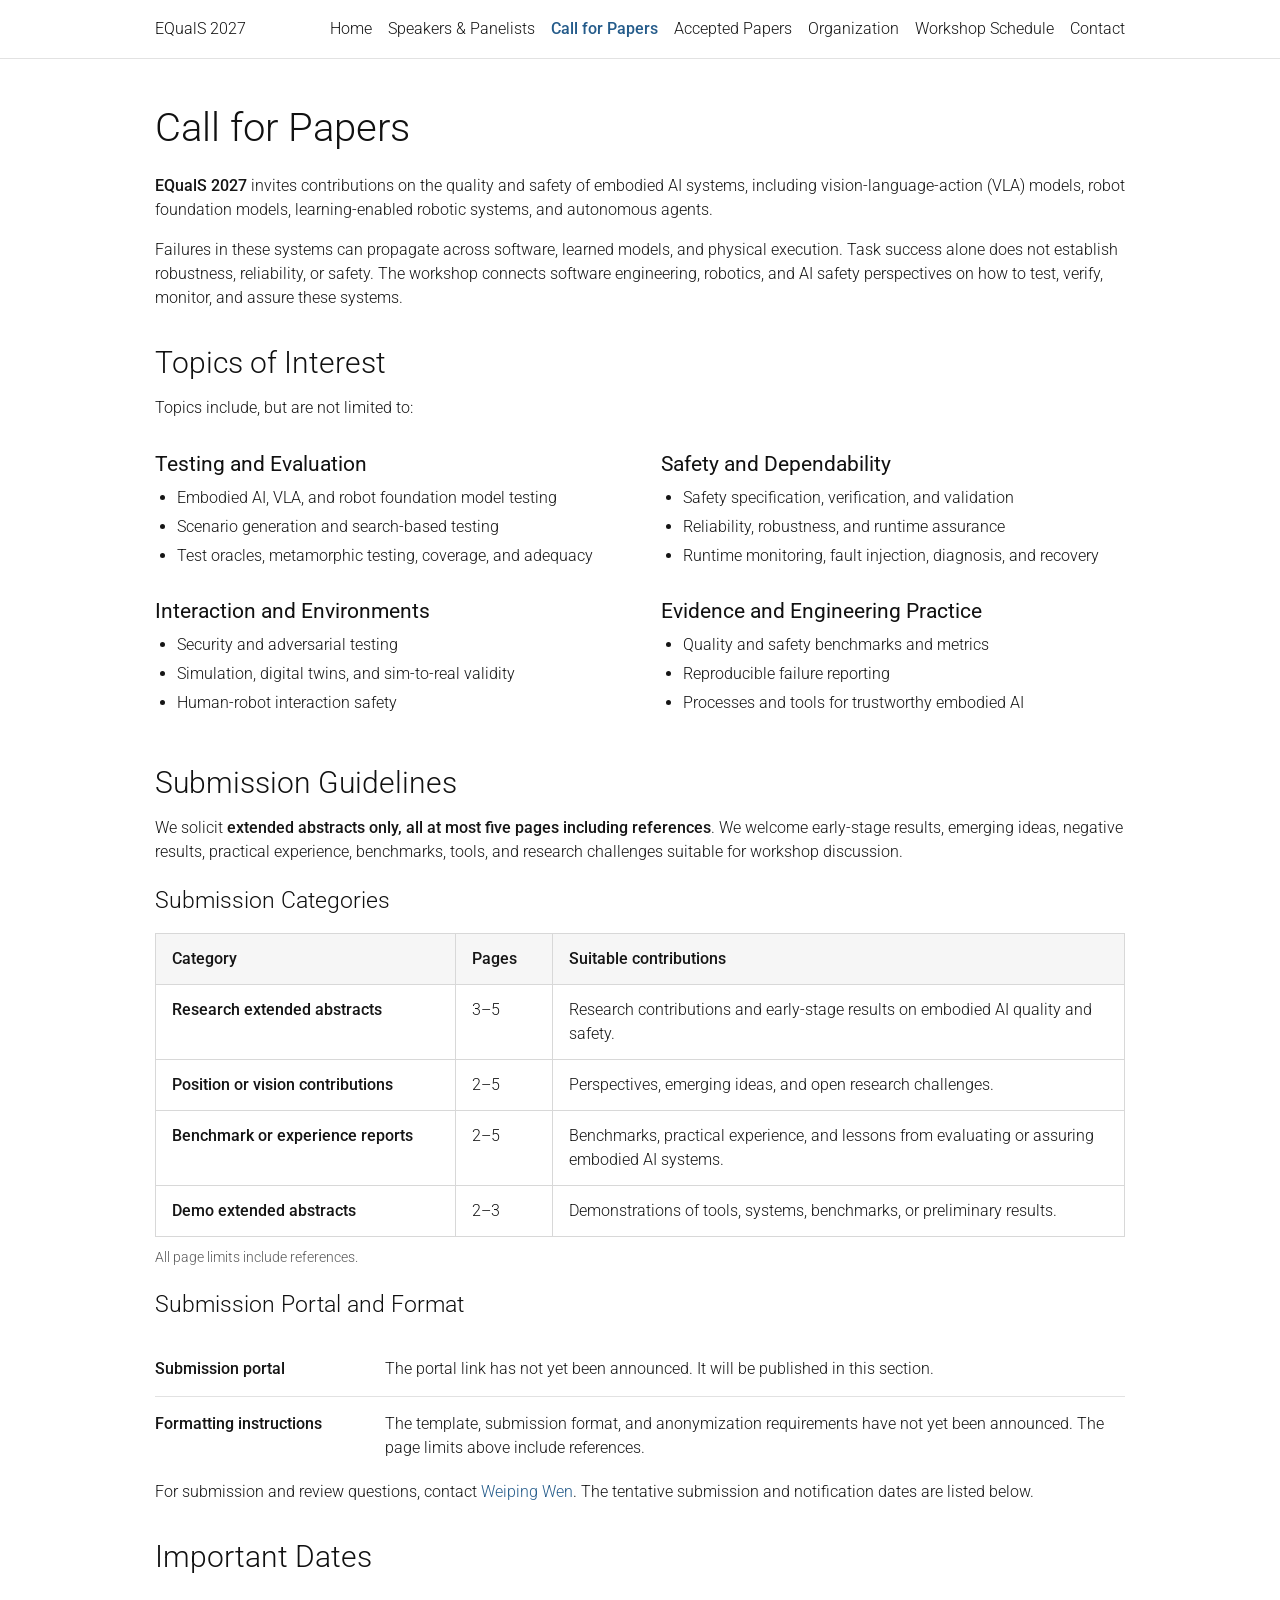
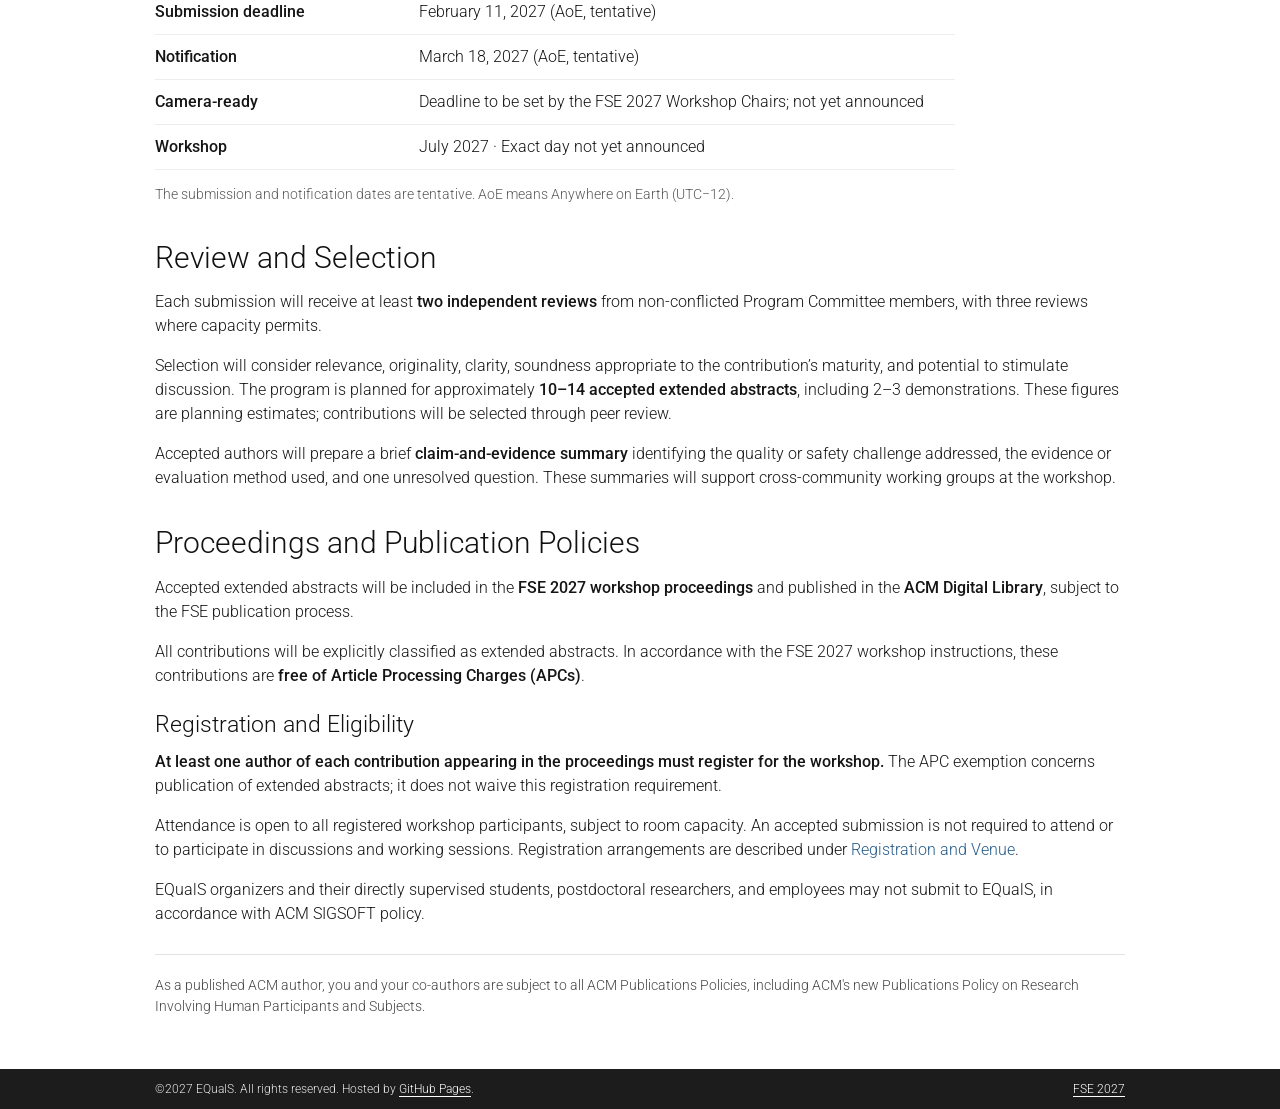
==== 2027/call-for-papers/index.html @ edf233e2 "init" ====
<!doctype html>
<html lang="en">
<head>
  <meta charset="utf-8">
  <meta name="viewport" content="width=device-width, initial-scale=1">
  <meta name="description" content="EQualS 2027 topics, extended abstract categories, tentative deadlines, review process, and ACM publication policies.">
  <title>EQualS 2027 | Call for Papers</title>
  <link rel="preload" href="../assets/fonts/roboto-latin.woff2" as="font" type="font/woff2" crossorigin>
  <link rel="stylesheet" href="../assets/css/site.css">
</head>
<body>
  <a class="skip-link" href="#main">Skip to content</a>
  <header class="navbar">
    <div class="container navbar-inner">
      <a class="brand" href="../index.html">EQualS 2027</a>
      <nav class="nav-links" aria-label="Main navigation">
        <a href="../index.html">Home</a>
        <a href="../speakers/index.html">Speakers &amp; Panelists</a>
        <a href="../call-for-papers/index.html" aria-current="page">Call for Papers</a>
        <a href="../accepted/index.html">Accepted Papers</a>
        <a href="../organization/index.html">Organization</a>
        <a href="../schedule/index.html">Workshop Schedule</a>
        <a href="../contact/index.html">Contact</a>
      </nav>
      <details class="mobile-menu">
        <summary>Menu</summary>
        <nav class="mobile-links" aria-label="Mobile navigation">
        <a href="../index.html">Home</a>
        <a href="../speakers/index.html">Speakers &amp; Panelists</a>
        <a href="../call-for-papers/index.html" aria-current="page">Call for Papers</a>
        <a href="../accepted/index.html">Accepted Papers</a>
        <a href="../organization/index.html">Organization</a>
        <a href="../schedule/index.html">Workshop Schedule</a>
        <a href="../contact/index.html">Contact</a>
        </nav>
      </details>
    </div>
  </header>
  <main class="container" id="main" tabindex="-1">
    <h1>Call for Papers</h1>
    <p><strong>EQualS 2027</strong> invites contributions on the quality and safety of embodied AI systems, including vision-language-action (VLA) models, robot foundation models, learning-enabled robotic systems, and autonomous agents.</p>
    <p>Failures in these systems can propagate across software, learned models, and physical execution. Task success alone does not establish robustness, reliability, or safety. The workshop connects software engineering, robotics, and AI safety perspectives on how to test, verify, monitor, and assure these systems.</p>
    <section class="section" id="topics" aria-labelledby="topics-title">
      <h2 id="topics-title">Topics of Interest</h2>
      <p>Topics include, but are not limited to:</p>
      <div class="topic-columns">
        <div><h3>Testing and Evaluation</h3><ul>
          <li>Embodied AI, VLA, and robot foundation model testing</li>
          <li>Scenario generation and search-based testing</li>
          <li>Test oracles, metamorphic testing, coverage, and adequacy</li>
        </ul></div>
        <div><h3>Safety and Dependability</h3><ul>
          <li>Safety specification, verification, and validation</li>
          <li>Reliability, robustness, and runtime assurance</li>
          <li>Runtime monitoring, fault injection, diagnosis, and recovery</li>
        </ul></div>
        <div><h3>Interaction and Environments</h3><ul>
          <li>Security and adversarial testing</li>
          <li>Simulation, digital twins, and sim-to-real validity</li>
          <li>Human-robot interaction safety</li>
        </ul></div>
        <div><h3>Evidence and Engineering Practice</h3><ul>
          <li>Quality and safety benchmarks and metrics</li>
          <li>Reproducible failure reporting</li>
          <li>Processes and tools for trustworthy embodied AI</li>
        </ul></div>
      </div>
    </section>
    <section class="section" id="submission" aria-labelledby="submission-title">
      <h2 id="submission-title">Submission Guidelines</h2>
      <p>We solicit <strong>extended abstracts only, all at most five pages including references</strong>. We welcome early-stage results, emerging ideas, negative results, practical experience, benchmarks, tools, and research challenges suitable for workshop discussion.</p>
      <h3>Submission Categories</h3>
      <table class="content-table submission-table">
        <caption>All page limits include references.</caption>
        <thead><tr><th scope="col">Category</th><th scope="col">Pages</th><th scope="col">Suitable contributions</th></tr></thead>
        <tbody>
          <tr><th scope="row">Research extended abstracts</th><td>3–5</td><td>Research contributions and early-stage results on embodied AI quality and safety.</td></tr>
          <tr><th scope="row">Position or vision contributions</th><td>2–5</td><td>Perspectives, emerging ideas, and open research challenges.</td></tr>
          <tr><th scope="row">Benchmark or experience reports</th><td>2–5</td><td>Benchmarks, practical experience, and lessons from evaluating or assuring embodied AI systems.</td></tr>
          <tr><th scope="row">Demo extended abstracts</th><td>2–3</td><td>Demonstrations of tools, systems, benchmarks, or preliminary results.</td></tr>
        </tbody>
      </table>
      <h3 id="submission-access">Submission Portal and Format</h3>
      <dl class="author-information submission-access">
        <div><dt>Submission portal</dt><dd>The portal link has not yet been announced. It will be published in this section.</dd></div>
        <div><dt>Formatting instructions</dt><dd>The template, submission format, and anonymization requirements have not yet been announced. The page limits above include references.</dd></div>
      </dl>
      <p>For submission and review questions, contact <a href="mailto:weipingwen@pku.edu.cn">Weiping Wen</a>. The tentative submission and notification dates are listed below.</p>
    </section>
    <section class="section" id="dates" aria-labelledby="dates-title">
      <h2 id="dates-title">Important Dates</h2>
      <table class="date-table" aria-label="Tentative workshop dates">
        <tbody>
          <tr><th scope="row">Submission deadline</th><td><time datetime="2027-02-11">February 11, 2027</time> (AoE, tentative)</td></tr>
          <tr><th scope="row">Notification</th><td><time datetime="2027-03-18">March 18, 2027</time> (AoE, tentative)</td></tr>
          <tr><th scope="row">Camera-ready</th><td>Deadline to be set by the FSE 2027 Workshop Chairs; not yet announced</td></tr>
          <tr><th scope="row">Workshop</th><td>July 2027 · Exact day not yet announced</td></tr>
        </tbody>
      </table>
      <p class="note">The submission and notification dates are tentative. AoE means Anywhere on Earth (UTC−12).</p>
    </section>
    <section class="section" id="review" aria-labelledby="review-title">
      <h2 id="review-title">Review and Selection</h2>
      <p>Each submission will receive at least <strong>two independent reviews</strong> from non-conflicted Program Committee members, with three reviews where capacity permits.</p>
      <p>Selection will consider relevance, originality, clarity, soundness appropriate to the contribution’s maturity, and potential to stimulate discussion. The program is planned for approximately <strong>10–14 accepted extended abstracts</strong>, including 2–3 demonstrations. These figures are planning estimates; contributions will be selected through peer review.</p>
      <p>Accepted authors will prepare a brief <strong>claim-and-evidence summary</strong> identifying the quality or safety challenge addressed, the evidence or evaluation method used, and one unresolved question. These summaries will support cross-community working groups at the workshop.</p>
    </section>
    <section class="section" id="publication" aria-labelledby="publication-title">
      <h2 id="publication-title">Proceedings and Publication Policies</h2>
      <p>Accepted extended abstracts will be included in the <strong>FSE 2027 workshop proceedings</strong> and published in the <strong>ACM Digital Library</strong>, subject to the FSE publication process.</p>
      <p>All contributions will be explicitly classified as extended abstracts. In accordance with the FSE 2027 workshop instructions, these contributions are <strong>free of Article Processing Charges (APCs)</strong>.</p>
      <h3>Registration and Eligibility</h3>
      <p><strong>At least one author of each contribution appearing in the proceedings must register for the workshop.</strong> The APC exemption concerns publication of extended abstracts; it does not waive this registration requirement.</p>
      <p>Attendance is open to all registered workshop participants, subject to room capacity. An accepted submission is not required to attend or to participate in discussions and working sessions. Registration arrangements are described under <a href="../schedule/index.html#registration">Registration and Venue</a>.</p>
      <p>EQualS organizers and their directly supervised students, postdoctoral researchers, and employees may not submit to EQualS, in accordance with ACM SIGSOFT policy.</p>
      <p class="policy-note">As a published ACM author, you and your co-authors are subject to all ACM Publications Policies, including ACM's new Publications Policy on Research Involving Human Participants and Subjects.</p>
    </section>
  </main>
  <footer class="site-footer">
    <div class="container footer-inner">
      <p>
        ©2027 EQualS. All rights reserved.
        Hosted by <a href="https://pages.github.com/">GitHub Pages</a>.
      </p>
      <p><a href="https://conf.researchr.org/home/fse-2027" target="_blank" rel="noopener noreferrer">FSE 2027</a> </p>
    </div>
  </footer>
</body>
</html>
---- 2027/assets/css/site.css ----
@font-face {
  font-family: "Roboto";
  font-style: normal;
  font-weight: 300 700;
  font-display: swap;
  src: url("../fonts/roboto-latin.woff2") format("woff2");
}

:root {
  color-scheme: light;
  --text: #151515;
  --muted: #595959;
  --link: #245b8a;
  --line: #e2e2e2;
}

* { box-sizing: border-box; }
html { scroll-padding-top: 80px; }
body {
  display: flex;
  flex-direction: column;
  min-height: 100vh;
  min-height: 100svh;
  margin: 0;
  padding-top: 56px;
  background: #fff;
  color: var(--text);
  font: 300 16px/1.5 "Roboto", Arial, sans-serif;
}
a { color: var(--link); text-decoration: none; text-underline-offset: 3px; }
a:hover { text-decoration: underline; }
a:focus-visible, summary:focus-visible { outline: 2px solid var(--link); outline-offset: 4px; }
strong { font-weight: 500; }
p { margin: 0 0 16px; }
h1, h2, h3 { color: #111; font-weight: 300; }
h1 { margin: 0 0 22px; font-size: 40px; line-height: 1.2; }
h2 { margin: 0 0 14px; font-size: 30px; line-height: 1.25; }
h3 { margin: 22px 0 10px; font-size: 23px; line-height: 1.3; }
ul, ol { margin: 12px 0 20px; padding-left: 27px; }
li { margin: 5px 0; }
img { max-width: 100%; }
.container { width: 100%; max-width: 1000px; margin: 0 auto; padding: 0 15px; }
.skip-link { position: fixed; top: 8px; left: 12px; z-index: 30; padding: 8px 14px; background: #fff; transform: translateY(-150%); }
.skip-link:focus { transform: none; }
.navbar { position: fixed; inset: 0 0 auto; z-index: 20; background: #fff; border-bottom: 1px solid var(--line); }
.navbar-inner { display: flex; min-height: 56px; align-items: center; justify-content: space-between; gap: 26px; }
.brand { color: #111; font-size: 16px; white-space: nowrap; }
.brand:hover { text-decoration: none; }
.nav-links { display: flex; gap: 16px; align-items: center; }
.nav-links a { display: inline-block; padding: 17px 0; color: #151515; white-space: nowrap; }
.nav-links a:hover { color: var(--link); text-decoration: none; }
.nav-links a[aria-current="page"], .mobile-links a[aria-current="page"] { color: var(--link); font-weight: 500; }
.mobile-menu { display: none; position: relative; }
.mobile-menu summary { padding: 9px 0 9px 12px; cursor: pointer; }
.mobile-links { position: absolute; right: 0; top: 43px; display: grid; width: 240px; max-width: calc(100vw - 40px); padding: 10px 18px; border: 1px solid var(--line); background: #fff; }
.mobile-links a { padding: 9px 0; color: #151515; }
main.container { flex: 1 0 auto; padding-top: 48px; padding-bottom: 52px; }
.home-title { margin-bottom: 32px; }
.city-banner { display: block; width: 100%; height: 300px; object-fit: cover; object-position: center 56%; }
.welcome { padding-top: 36px; }
.section { margin-top: 34px; }
.section.divided { border-top: 1px solid var(--line); padding-top: 25px; }
.section > :last-child { margin-bottom: 0; }
.event-details { display: flex; flex-wrap: wrap; column-gap: 27px; row-gap: 5px; margin: 20px 0 6px; }
.event-information { margin: 0 0 24px; }
.event-information > div { display: grid; grid-template-columns: 150px minmax(0, 1fr); gap: 15px; margin-bottom: 8px; }
.event-information dt { font-weight: 500; }
.event-information dd { margin: 0; }
.muted, .note { color: var(--muted); }
.note { font-size: 14px; }
.page-contents { display: flex; flex-wrap: wrap; gap: 5px 20px; padding: 12px 0; margin: 24px 0 28px; border-block: 1px solid var(--line); font-size: 15px; }
.status-note { border-left: 3px solid #b8c5d1; padding: 9px 0 9px 17px; margin: 22px 0 28px; }
.status-note p { margin: 0; }
.date-table { width: 100%; max-width: 800px; border-collapse: collapse; margin: 12px 0 14px; }
.date-table th, .date-table td { padding: 10px 16px 10px 0; border-bottom: 1px solid #ededed; text-align: left; vertical-align: top; }
.date-table th { width: 33%; font-weight: 500; }
.date-table td:last-child { padding-right: 0; }
.submission-types { margin: 0; }
.submission-types dt { margin-top: 18px; font-weight: 500; }
.submission-types dd { margin: 3px 0 0; }
.policy-note { padding-top: 20px; margin: 28px 0 0; border-top: 1px solid var(--line); font-size: 14px; color: #454545; }
.person-grid { display: flex; flex-wrap: wrap; justify-content: center; gap: 34px 32px; margin: 28px 0 24px; }
.person-summary { flex: 0 1 270px; min-width: 0; text-align: center; }
.portrait { display: block; width: 112px; height: 112px; border-radius: 50%; object-fit: cover; object-position: center top; }
.portrait[data-portrait="tao-li"] { object-position: center 28%; }
.person-summary .portrait { margin: 0 auto 11px; }
.person-summary h3 { font-size: 16px; font-weight: 500; margin: 0 0 3px; }
.person-summary .affiliation { font-size: 15px; line-height: 1.4; margin: 0 0 5px; }
.email { overflow-wrap: anywhere; }
.person-summary .email { font-size: 14px; }
.profile { display: grid; grid-template-columns: 128px minmax(0, 1fr); gap: 0 24px; margin-top: 27px; padding-bottom: 27px; border-bottom: 1px solid var(--line); }
.profile:last-child { padding-bottom: 0; border-bottom: 0; }
.profile h3 { margin: 0 0 5px; font-size: 23px; }
.profile .affiliation { margin-bottom: 7px; }
.profile .role { margin: 10px 0; font-size: 15px; }
.profile .bio { margin: 10px 0 0; }
.committee { columns: 2; column-gap: 40px; list-style: none; margin: 18px 0 0; padding: 0; }
.committee li { break-inside: avoid; margin: 0 0 14px; font-size: 15px; }
.committee strong { display: block; }
.committee span { color: #484848; }
.contact-list { list-style: none; padding: 0; margin: 24px 0 0; }
.contact-list li { display: grid; grid-template-columns: 96px minmax(0, 1fr); gap: 24px; margin: 0; padding: 25px 0; border-bottom: 1px solid var(--line); }
.contact-list li:first-child { padding-top: 8px; }
.contact-list li:last-child { border-bottom: 0; padding-bottom: 0; }
.contact-list .portrait { width: 96px; height: 96px; }
.contact-list h2 { font-size: 21px; font-weight: 400; margin-bottom: 5px; }
.contact-list h2 a { color: inherit; }
.contact-list p { margin: 0 0 4px; }
.contact-list .responsibility { color: #555; font-size: 15px; }
.program-list { margin: 0; }
.program-list dt { font-weight: 500; margin-top: 21px; }
.program-list dd { margin: 5px 0 0; }
.section-label { margin: 0 0 5px; color: var(--muted); font-size: 14px; }
.talk-theme { margin: 0 0 16px; font-size: 25px; }
.system-figure { margin: 27px 0 22px; padding: 24px 0 0; border-top: 1px solid var(--line); }
.system-loop { display: grid; grid-template-columns: repeat(4, minmax(0, 1fr)); gap: 24px; margin: 0; padding: 0; list-style: none; }
.system-loop li { position: relative; margin: 0; padding: 15px 10px; border: 1px solid #d3d7db; text-align: center; }
.system-loop li + li::before { content: "→"; position: absolute; top: 24px; left: -23px; width: 22px; color: #656565; }
.system-loop strong, .system-loop span { display: block; }
.system-loop span { margin-top: 3px; color: var(--muted); font-size: 14px; }
.loop-feedback { margin: 14px 0; padding: 0 12px 9px; border-bottom: 1px solid #b8c5d1; color: #4c5862; text-align: center; font-size: 14px; }
.loop-feedback span { padding-inline: 8px; }
figcaption { margin-top: 12px; color: var(--muted); font-size: 14px; line-height: 1.5; }
.panel-question { margin: 22px 0; padding: 2px 0 2px 22px; border-left: 3px solid #a7b7c5; font-size: 25px; font-weight: 300; line-height: 1.4; }
.discussion-topics { display: grid; grid-template-columns: repeat(3, minmax(0, 1fr)); gap: 28px; margin: 23px 0 19px; }
.discussion-topics h3 { margin: 0 0 9px; font-size: 19px; font-weight: 400; }
.discussion-topics p { margin: 0; font-size: 15px; }
.host-profile { display: grid; grid-template-columns: 120px minmax(0, 1fr); gap: 24px; margin-top: 29px; padding-bottom: 28px; border-bottom: 1px solid var(--line); }
.host-profile:last-of-type { margin-bottom: 22px; }
.host-profile .portrait { width: 120px; height: 120px; }
.portrait-link { display: block; width: fit-content; height: fit-content; border-radius: 50%; }
.host-profile h3 { margin: 0 0 4px; font-size: 19px; font-weight: 500; }
.host-profile h3 a { color: inherit; }
.host-profile .affiliation { margin-bottom: 10px; font-style: italic; }
.host-profile p { margin-bottom: 9px; }
.host-profile p:last-child { margin: 0; }
.host-role { font-size: 15px; color: #484848; }
.people-directory { display: flex; flex-wrap: wrap; gap: 5px 20px; margin: 18px 0 28px; font-size: 15px; }
.workshop-goals { display: grid; grid-template-columns: repeat(2, minmax(0, 1fr)); gap: 20px 44px; margin: 22px 0; }
.workshop-goals li { margin: 0; padding-left: 2px; }
.workshop-goals strong, .workshop-goals span { display: block; }
.workshop-goals strong { margin-bottom: 3px; }
.topic-columns { display: grid; grid-template-columns: repeat(2, minmax(0, 1fr)); column-gap: 42px; }
.topic-columns h3 { margin: 15px 0 8px; font-size: 21px; font-weight: 400; }
.topic-columns ul { margin: 0 0 15px; padding-left: 22px; }
.content-table { width: 100%; border-collapse: collapse; margin: 18px 0; }
.content-table th, .content-table td { padding: 13px 16px; border: 1px solid #d8d8d8; text-align: left; vertical-align: top; overflow-wrap: break-word; }
.content-table th { font-weight: 500; }
.content-table thead { background: #f6f6f6; }
.content-table caption { caption-side: bottom; padding-top: 10px; color: var(--muted); font-size: 14px; text-align: left; }
.submission-table th:first-child { width: 31%; }
.submission-table th:nth-child(2) { width: 10%; }
.submission-table td:nth-child(2), .program-table td:last-child { white-space: nowrap; }
.program-table th:first-child { width: 25%; }
.program-table th:last-child { width: 10%; }
.preparation-list { margin: 22px 0; }
.preparation-list li { padding-left: 3px; margin-bottom: 14px; }
.preparation-list strong, .preparation-list span { display: block; }
.preparation-list span { margin-top: 3px; }
.agenda-fields { display: grid; grid-template-columns: repeat(3, minmax(0, 1fr)); gap: 22px 30px; margin: 24px 0; }
.agenda-fields > div { border-top: 1px solid #c8c8c8; padding-top: 12px; }
.agenda-fields dt { font-weight: 500; margin-bottom: 6px; }
.agenda-fields dd { margin: 0; font-size: 15px; }
.author-information { margin: 22px 0 20px; }
.author-information > div { display: grid; grid-template-columns: 210px minmax(0, 1fr); gap: 20px; padding: 15px 0; border-bottom: 1px solid var(--line); }
.author-information dt { font-weight: 500; }
.author-information dd { margin: 0; }
.author-information > div:last-child { border-bottom: 0; padding-bottom: 0; }
.related { border-top: 1px solid var(--line); margin-top: 32px; padding-top: 17px; display: flex; flex-wrap: wrap; gap: 6px 22px; font-size: 15px; }
.site-footer { flex-shrink: 0; padding: 11px 0; background: #1c1c1d; color: #e8e8e8; font-size: 12px; }
.site-footer p { margin: 0; }
.site-footer a { color: #fff; text-decoration: underline; }
.footer-inner { display: flex; flex-wrap: wrap; justify-content: space-between; gap: 4px 20px; }
@media (max-width: 1000px) {
  .nav-links { display: none; }
  .mobile-menu { display: block; }
}
@media (max-width: 700px) {
  .container { padding-inline: 20px; }
  main.container { padding-top: 30px; padding-bottom: 36px; }
  h1 { font-size: 30px; line-height: 1.25; }
  h2 { font-size: 27px; }
  h3 { font-size: 22px; }
  .home-title { margin-bottom: 24px; }
  .city-banner { height: 220px; }
  .welcome { padding-top: 28px; }
  .section { margin-top: 28px; }
  .person-grid { gap: 28px 20px; }
  .person-summary { flex-basis: calc(50% - 10px); }
  .person-summary .affiliation { font-size: 14px; }
  .portrait { width: 104px; height: 104px; }
  .profile { grid-template-columns: 104px minmax(0, 1fr); gap: 16px; }
  .committee { columns: 1; }
  .date-table th { width: 40%; }
  .date-table th, .date-table td { font-size: 15px; padding-right: 10px; }
  .discussion-topics { grid-template-columns: 1fr; gap: 19px; }
  .discussion-topics p { font-size: 16px; }
  .topic-columns { grid-template-columns: 1fr; }
  .host-profile { grid-template-columns: 104px minmax(0, 1fr); gap: 20px; }
  .host-profile .portrait { width: 104px; height: 104px; }
  .talk-theme { font-size: 23px; }
  .panel-question { font-size: 23px; padding-left: 17px; }
  .system-loop { grid-template-columns: repeat(2, minmax(0, 1fr)); gap: 15px 24px; }
  .system-loop li:nth-child(3)::before { display: none; }
  .system-loop li { padding-inline: 5px; }
  .agenda-fields { grid-template-columns: repeat(2, minmax(0, 1fr)); gap: 20px; }
  .content-table th, .content-table td { padding: 10px; font-size: 15px; }
  .program-table th:first-child { width: 27%; }
  .author-information > div { grid-template-columns: 1fr; gap: 6px; }
  .event-information > div { grid-template-columns: 1fr; gap: 2px; margin-bottom: 12px; }
}
@media (max-width: 480px) {
  .profile { display: block; }
  .profile .portrait { margin-bottom: 16px; }
  .host-profile { display: block; }
  .host-profile .portrait-link { margin-bottom: 14px; }
  .host-profile .portrait { width: 120px; height: 120px; }
  .workshop-goals { grid-template-columns: 1fr; gap: 16px; }
  .contact-list li { display: block; }
  .contact-list .portrait-link { margin-bottom: 14px; }
  .contact-list .portrait { width: 88px; height: 88px; }
  .contact-list h2 { font-size: 20px; }
  .contact-list p { font-size: 15px; }
  .content-table th, .content-table td { padding: 9px 7px; font-size: 14px; }
  .submission-table th:first-child { width: 34%; }
  .submission-table th:nth-child(2) { width: 12%; }
  .program-table { display: block; }
  .program-table caption { display: block; margin-bottom: 12px; padding-top: 0; }
  .program-table thead { position: absolute; width: 1px; height: 1px; padding: 0; overflow: hidden; clip-path: inset(50%); }
  .program-table tbody { display: block; }
  .program-table tbody tr { display: grid; grid-template-columns: minmax(0, 1fr) auto; gap: 7px 18px; padding: 16px 0; border-bottom: 1px solid var(--line); }
  .program-table tbody tr:first-child { border-top: 1px solid var(--line); }
  .program-table tbody th, .program-table tbody td { width: auto; border: 0; padding: 0; font-size: 15px; }
  .program-table tbody th:first-child { grid-area: 1 / 1; width: auto; }
  .program-table tbody td:first-of-type { grid-area: 2 / 1 / 3 / 3; }
  .program-table tbody td:last-child { grid-area: 1 / 2; font-weight: 500; }
}
@media (max-width: 380px) {
  h1 { font-size: 27px; }
  .city-banner { height: 190px; }
  .person-grid { gap: 28px 14px; }
  .person-summary { flex-basis: calc(50% - 7px); }
  .person-summary .email { font-size: 13px; }
}
@media print {
  body { padding-top: 0; }
  .navbar, .skip-link, .page-contents, .site-footer, .related { display: none; }
  main.container { padding-block: 0; }
  a { color: inherit; }
  .profile, .host-profile, .contact-list li, .system-figure, .content-table tr { break-inside: avoid; }
}
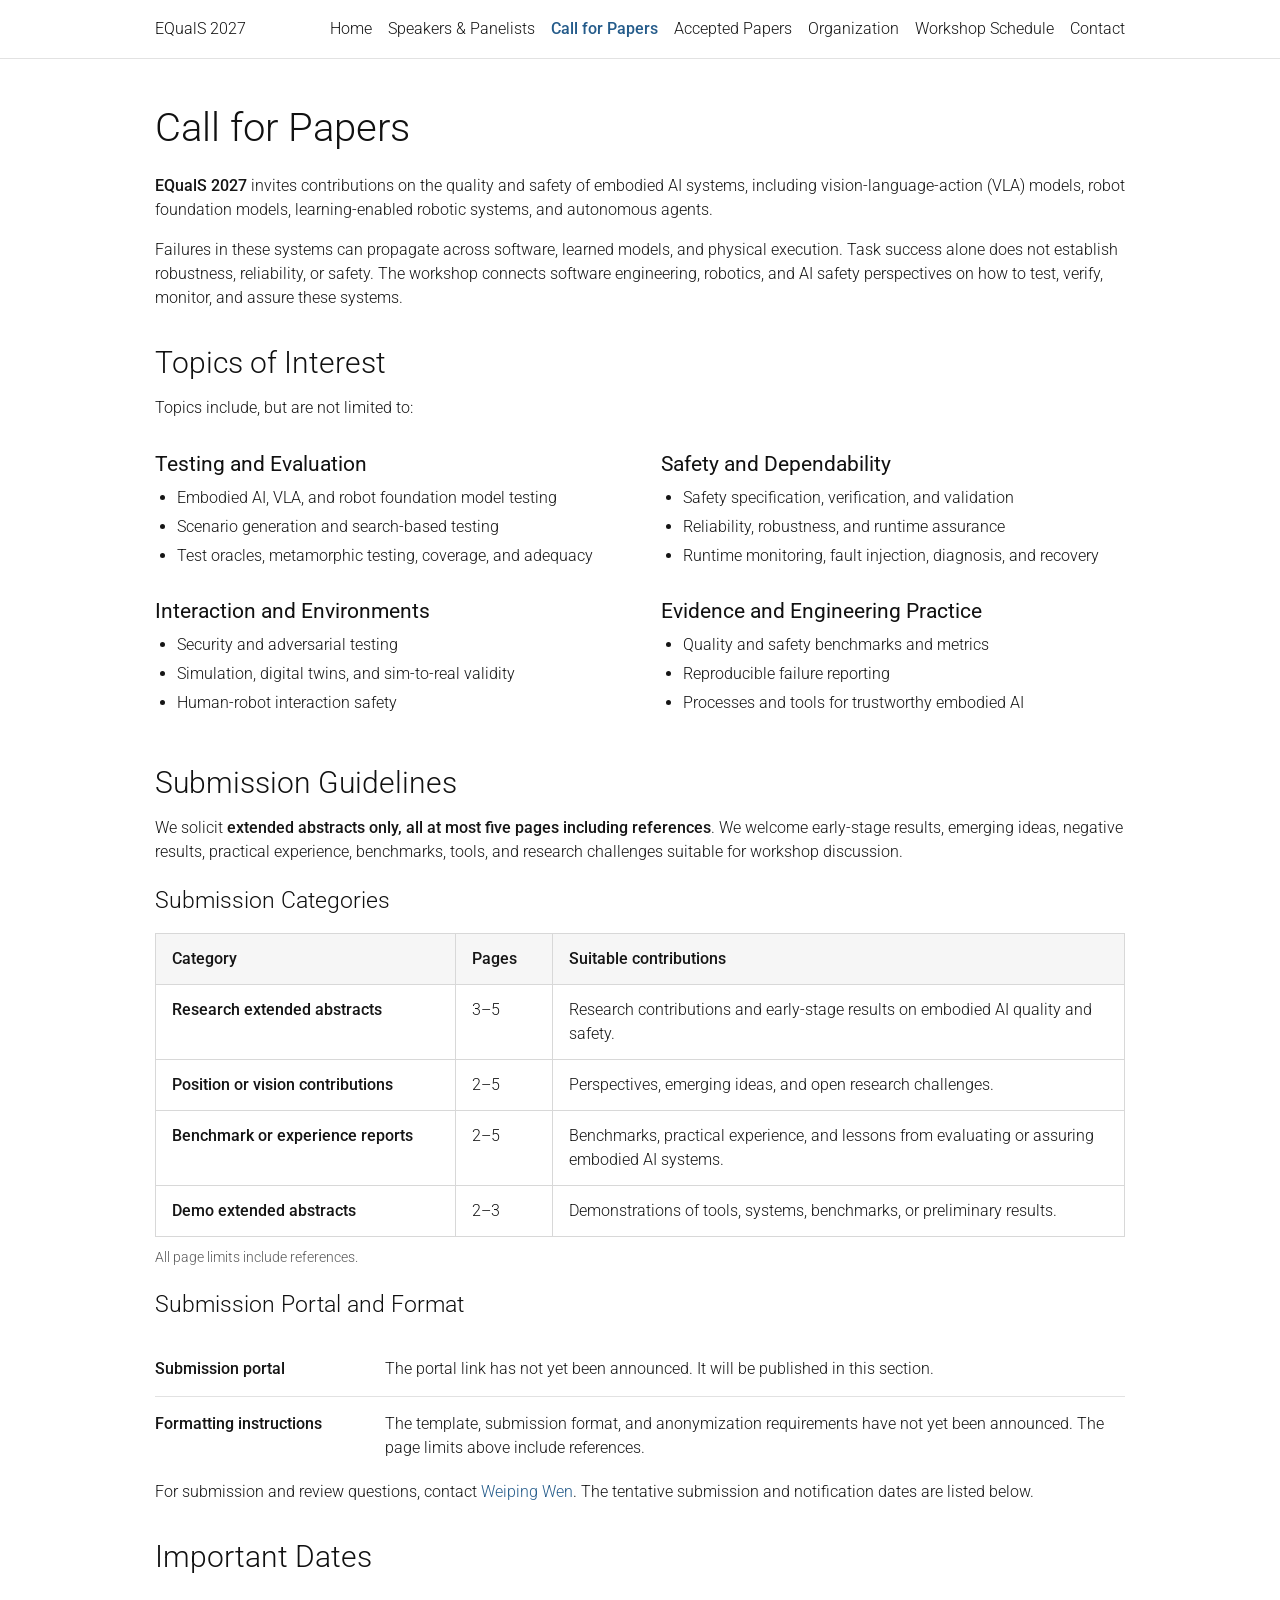
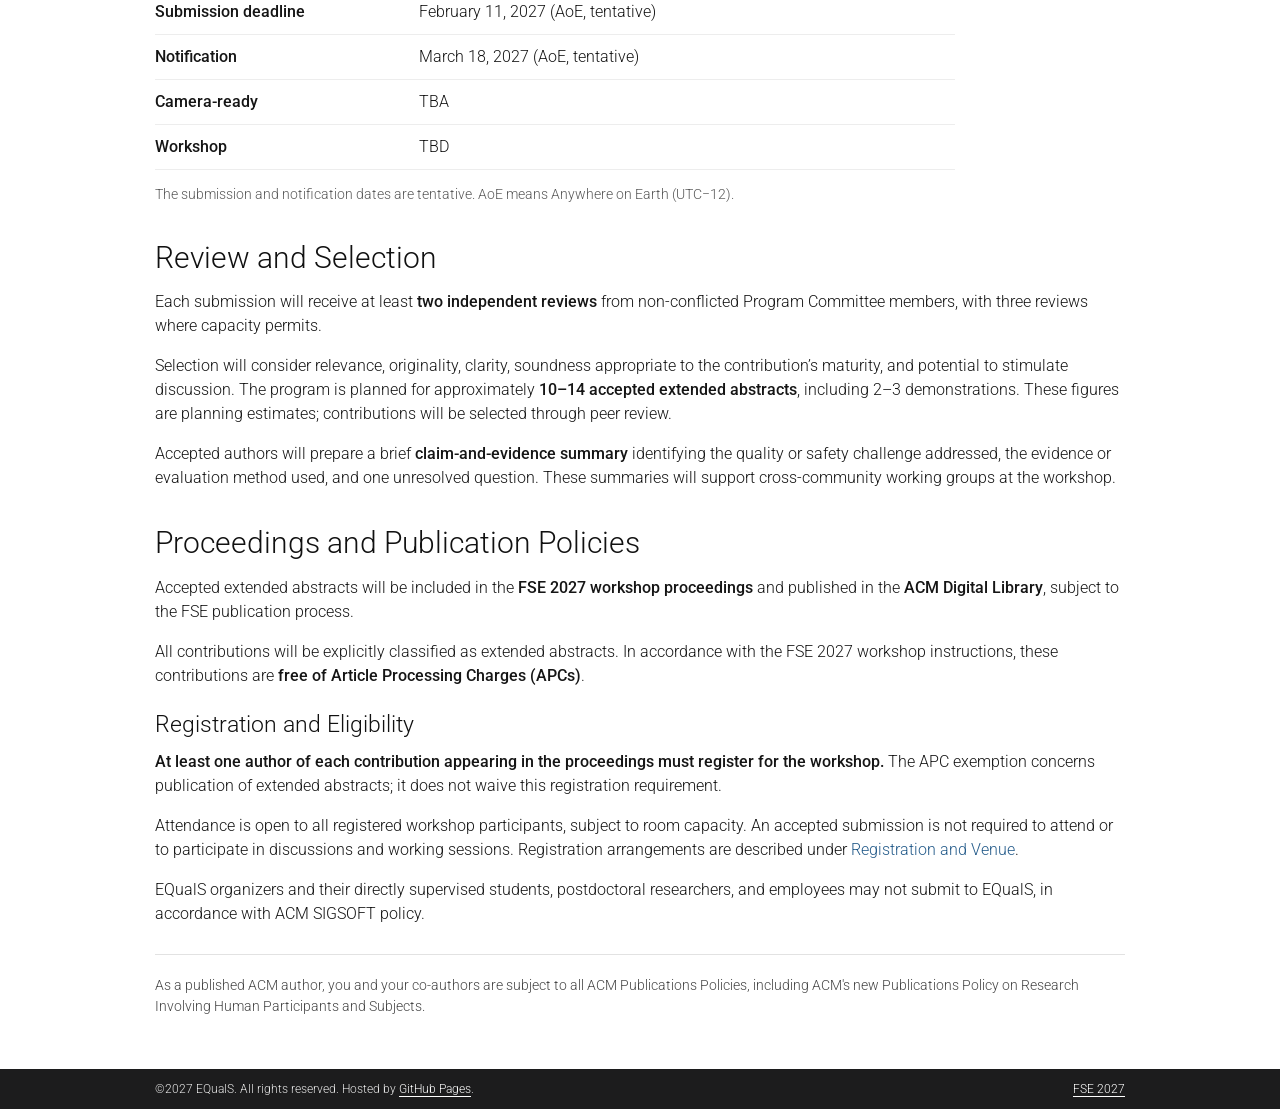
==== commit 30d013ed: "init" ====
--- a/2027/call-for-papers/index.html
+++ b/2027/call-for-papers/index.html
@@ -93,8 +93,8 @@
         <tbody>
           <tr><th scope="row">Submission deadline</th><td><time datetime="2027-02-11">February 11, 2027</time> (AoE, tentative)</td></tr>
           <tr><th scope="row">Notification</th><td><time datetime="2027-03-18">March 18, 2027</time> (AoE, tentative)</td></tr>
-          <tr><th scope="row">Camera-ready</th><td>Deadline to be set by the FSE 2027 Workshop Chairs; not yet announced</td></tr>
-          <tr><th scope="row">Workshop</th><td>July 2027 · Exact day not yet announced</td></tr>
+          <tr><th scope="row">Camera-ready</th><td>TBA</td></tr>
+          <tr><th scope="row">Workshop</th><td>TBD</td></tr>
         </tbody>
       </table>
       <p class="note">The submission and notification dates are tentative. AoE means Anywhere on Earth (UTC−12).</p>
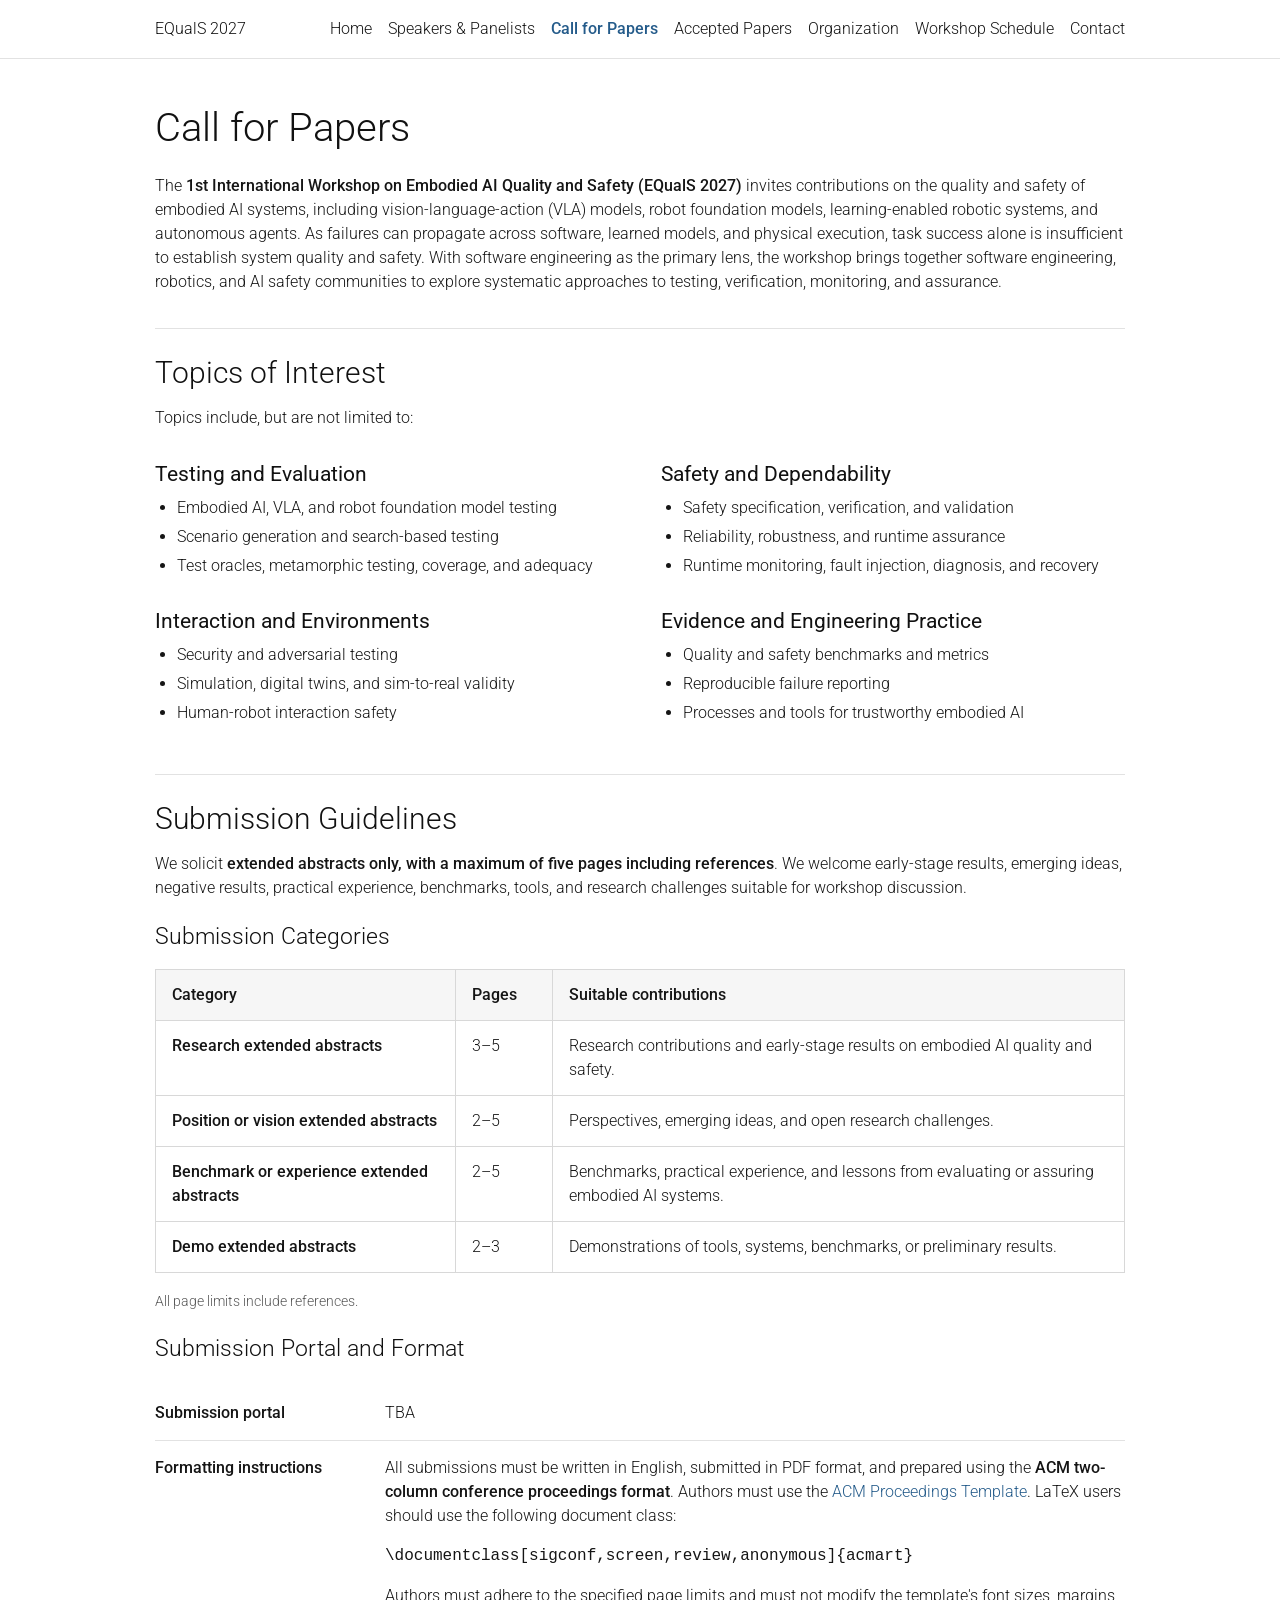
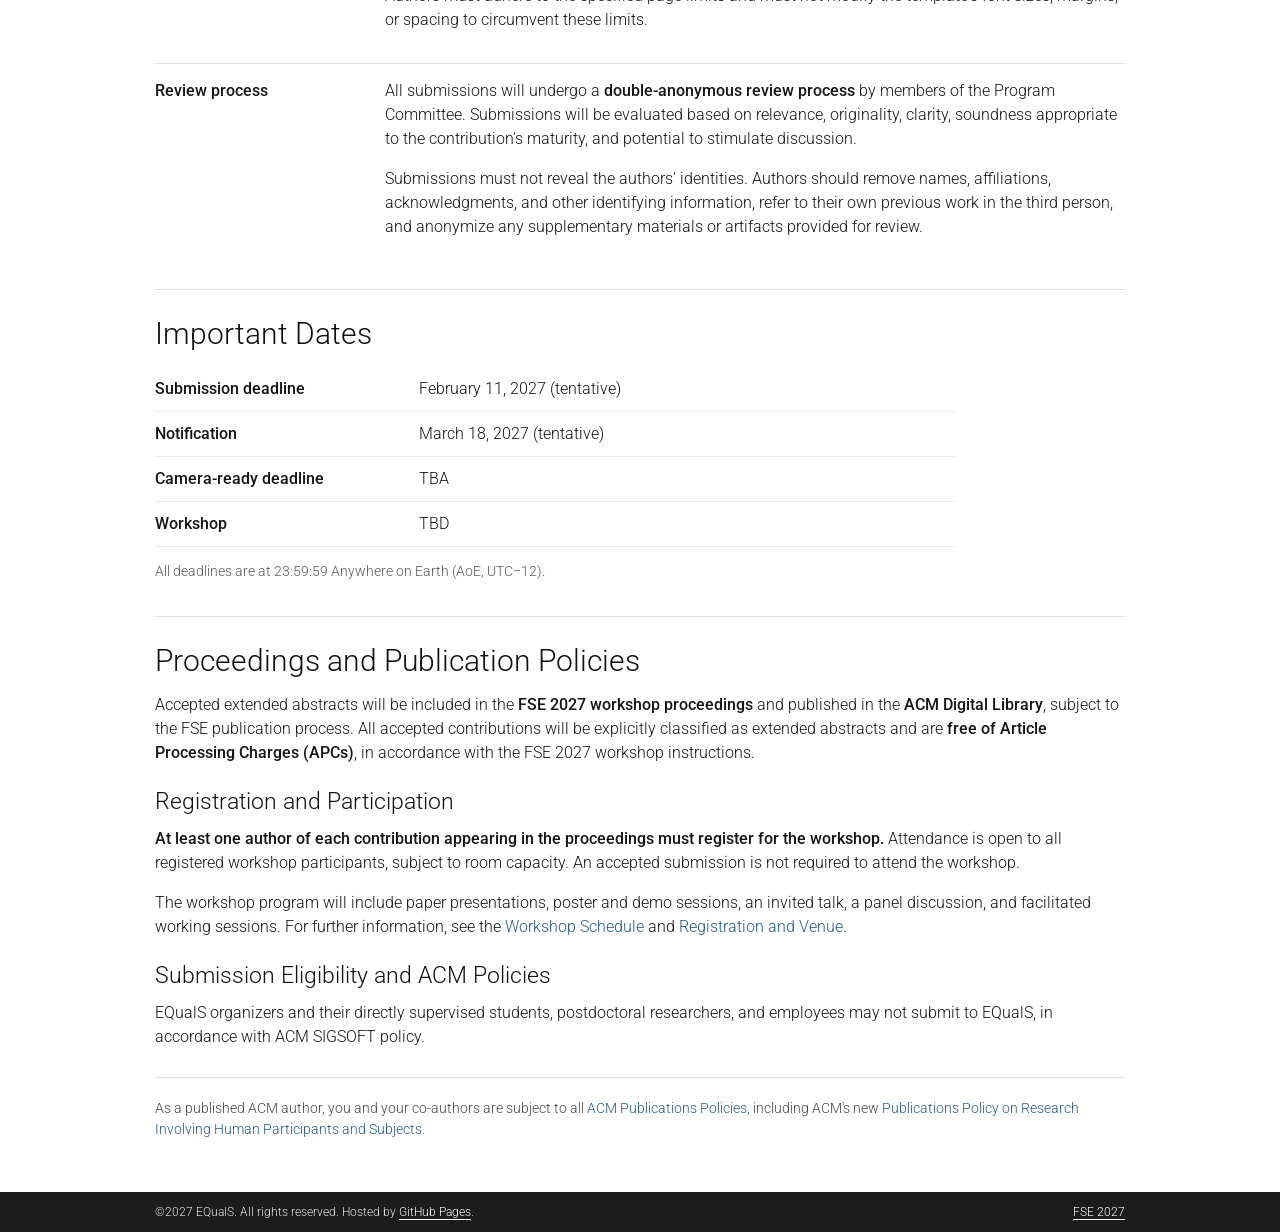
==== commit 5734a92b: "init" ====
--- a/2027/call-for-papers/index.html
+++ b/2027/call-for-papers/index.html
@@ -1,129 +1,371 @@
 <!doctype html>
 <html lang="en">
 <head>
-  <meta charset="utf-8">
-  <meta name="viewport" content="width=device-width, initial-scale=1">
-  <meta name="description" content="EQualS 2027 topics, extended abstract categories, tentative deadlines, review process, and ACM publication policies.">
-  <title>EQualS 2027 | Call for Papers</title>
-  <link rel="preload" href="../assets/fonts/roboto-latin.woff2" as="font" type="font/woff2" crossorigin>
-  <link rel="stylesheet" href="../assets/css/site.css">
+    <meta charset="utf-8">
+    <meta name="viewport" content="width=device-width, initial-scale=1">
+    <meta name="description"
+          content="Call for papers for EQualS 2027, including topics of interest,
+          extended abstract categories, submission guidelines, important dates,
+          and ACM publication policies.">
+    <title>EQualS 2027 | Call for Papers</title>
+
+    <link rel="preload"
+          href="../assets/fonts/roboto-latin.woff2"
+          as="font"
+          type="font/woff2"
+          crossorigin>
+    <link rel="stylesheet" href="../assets/css/site.css">
 </head>
+
 <body>
-  <a class="skip-link" href="#main">Skip to content</a>
-  <header class="navbar">
+
+<a class="skip-link" href="#main">Skip to content</a>
+
+<header class="navbar">
     <div class="container navbar-inner">
-      <a class="brand" href="../index.html">EQualS 2027</a>
-      <nav class="nav-links" aria-label="Main navigation">
-        <a href="../index.html">Home</a>
-        <a href="../speakers/index.html">Speakers &amp; Panelists</a>
-        <a href="../call-for-papers/index.html" aria-current="page">Call for Papers</a>
-        <a href="../accepted/index.html">Accepted Papers</a>
-        <a href="../organization/index.html">Organization</a>
-        <a href="../schedule/index.html">Workshop Schedule</a>
-        <a href="../contact/index.html">Contact</a>
-      </nav>
-      <details class="mobile-menu">
-        <summary>Menu</summary>
-        <nav class="mobile-links" aria-label="Mobile navigation">
-        <a href="../index.html">Home</a>
-        <a href="../speakers/index.html">Speakers &amp; Panelists</a>
-        <a href="../call-for-papers/index.html" aria-current="page">Call for Papers</a>
-        <a href="../accepted/index.html">Accepted Papers</a>
-        <a href="../organization/index.html">Organization</a>
-        <a href="../schedule/index.html">Workshop Schedule</a>
-        <a href="../contact/index.html">Contact</a>
+
+        <a class="brand" href="../index.html">EQualS 2027</a>
+
+        <nav class="nav-links" aria-label="Main navigation">
+            <a href="../index.html">Home</a>
+            <a href="../speakers/index.html">Speakers &amp; Panelists</a>
+            <a href="../call-for-papers/index.html" aria-current="page">Call for Papers</a>
+            <a href="../accepted/index.html">Accepted Papers</a>
+            <a href="../organization/index.html">Organization</a>
+            <a href="../schedule/index.html">Workshop Schedule</a>
+            <a href="../contact/index.html">Contact</a>
         </nav>
-      </details>
+
+        <details class="mobile-menu">
+            <summary>Menu</summary>
+
+            <nav class="mobile-links" aria-label="Mobile navigation">
+                <a href="../index.html">Home</a>
+                <a href="../speakers/index.html">Speakers &amp; Panelists</a>
+                <a href="../call-for-papers/index.html" aria-current="page">Call for Papers</a>
+                <a href="../accepted/index.html">Accepted Papers</a>
+                <a href="../organization/index.html">Organization</a>
+                <a href="../schedule/index.html">Workshop Schedule</a>
+                <a href="../contact/index.html">Contact</a>
+            </nav>
+        </details>
+
     </div>
-  </header>
-  <main class="container" id="main" tabindex="-1">
+</header>
+
+<main class="container" id="main" tabindex="-1">
+
     <h1>Call for Papers</h1>
-    <p><strong>EQualS 2027</strong> invites contributions on the quality and safety of embodied AI systems, including vision-language-action (VLA) models, robot foundation models, learning-enabled robotic systems, and autonomous agents.</p>
-    <p>Failures in these systems can propagate across software, learned models, and physical execution. Task success alone does not establish robustness, reliability, or safety. The workshop connects software engineering, robotics, and AI safety perspectives on how to test, verify, monitor, and assure these systems.</p>
-    <section class="section" id="topics" aria-labelledby="topics-title">
-      <h2 id="topics-title">Topics of Interest</h2>
-      <p>Topics include, but are not limited to:</p>
-      <div class="topic-columns">
-        <div><h3>Testing and Evaluation</h3><ul>
-          <li>Embodied AI, VLA, and robot foundation model testing</li>
-          <li>Scenario generation and search-based testing</li>
-          <li>Test oracles, metamorphic testing, coverage, and adequacy</li>
-        </ul></div>
-        <div><h3>Safety and Dependability</h3><ul>
-          <li>Safety specification, verification, and validation</li>
-          <li>Reliability, robustness, and runtime assurance</li>
-          <li>Runtime monitoring, fault injection, diagnosis, and recovery</li>
-        </ul></div>
-        <div><h3>Interaction and Environments</h3><ul>
-          <li>Security and adversarial testing</li>
-          <li>Simulation, digital twins, and sim-to-real validity</li>
-          <li>Human-robot interaction safety</li>
-        </ul></div>
-        <div><h3>Evidence and Engineering Practice</h3><ul>
-          <li>Quality and safety benchmarks and metrics</li>
-          <li>Reproducible failure reporting</li>
-          <li>Processes and tools for trustworthy embodied AI</li>
-        </ul></div>
-      </div>
+
+    <p>
+        The <strong>1st International Workshop on Embodied AI Quality and Safety
+        (EQualS 2027)</strong> invites contributions on the quality and safety
+        of embodied AI systems, including vision-language-action (VLA) models,
+        robot foundation models, learning-enabled robotic systems, and autonomous
+        agents. As failures can propagate across software, learned models, and
+        physical execution, task success alone is insufficient to establish
+        system quality and safety. With software engineering as the primary lens,
+        the workshop brings together software engineering, robotics, and AI safety
+        communities to explore systematic approaches to testing, verification,
+        monitoring, and assurance.
+    </p>
+
+    <!-- Topics of Interest -->
+
+    <section class="section divided" id="topics" aria-labelledby="topics-title">
+
+        <h2 id="topics-title">Topics of Interest</h2>
+
+        <p>Topics include, but are not limited to:</p>
+
+        <div class="topic-columns">
+
+            <div>
+                <h3>Testing and Evaluation</h3>
+
+                <ul>
+                    <li>Embodied AI, VLA, and robot foundation model testing</li>
+                    <li>Scenario generation and search-based testing</li>
+                    <li>Test oracles, metamorphic testing, coverage, and adequacy</li>
+                </ul>
+            </div>
+
+            <div>
+                <h3>Safety and Dependability</h3>
+
+                <ul>
+                    <li>Safety specification, verification, and validation</li>
+                    <li>Reliability, robustness, and runtime assurance</li>
+                    <li>Runtime monitoring, fault injection, diagnosis, and recovery</li>
+                </ul>
+            </div>
+
+            <div>
+                <h3>Interaction and Environments</h3>
+
+                <ul>
+                    <li>Security and adversarial testing</li>
+                    <li>Simulation, digital twins, and sim-to-real validity</li>
+                    <li>Human-robot interaction safety</li>
+                </ul>
+            </div>
+
+            <div>
+                <h3>Evidence and Engineering Practice</h3>
+
+                <ul>
+                    <li>Quality and safety benchmarks and metrics</li>
+                    <li>Reproducible failure reporting</li>
+                    <li>Processes and tools for trustworthy embodied AI</li>
+                </ul>
+            </div>
+
+        </div>
+
     </section>
-    <section class="section" id="submission" aria-labelledby="submission-title">
-      <h2 id="submission-title">Submission Guidelines</h2>
-      <p>We solicit <strong>extended abstracts only, all at most five pages including references</strong>. We welcome early-stage results, emerging ideas, negative results, practical experience, benchmarks, tools, and research challenges suitable for workshop discussion.</p>
-      <h3>Submission Categories</h3>
-      <table class="content-table submission-table">
-        <caption>All page limits include references.</caption>
-        <thead><tr><th scope="col">Category</th><th scope="col">Pages</th><th scope="col">Suitable contributions</th></tr></thead>
-        <tbody>
-          <tr><th scope="row">Research extended abstracts</th><td>3–5</td><td>Research contributions and early-stage results on embodied AI quality and safety.</td></tr>
-          <tr><th scope="row">Position or vision contributions</th><td>2–5</td><td>Perspectives, emerging ideas, and open research challenges.</td></tr>
-          <tr><th scope="row">Benchmark or experience reports</th><td>2–5</td><td>Benchmarks, practical experience, and lessons from evaluating or assuring embodied AI systems.</td></tr>
-          <tr><th scope="row">Demo extended abstracts</th><td>2–3</td><td>Demonstrations of tools, systems, benchmarks, or preliminary results.</td></tr>
-        </tbody>
-      </table>
-      <h3 id="submission-access">Submission Portal and Format</h3>
-      <dl class="author-information submission-access">
-        <div><dt>Submission portal</dt><dd>The portal link has not yet been announced. It will be published in this section.</dd></div>
-        <div><dt>Formatting instructions</dt><dd>The template, submission format, and anonymization requirements have not yet been announced. The page limits above include references.</dd></div>
-      </dl>
-      <p>For submission and review questions, contact <a href="mailto:weipingwen@pku.edu.cn">Weiping Wen</a>. The tentative submission and notification dates are listed below.</p>
+
+    <!-- Submission Guidelines -->
+
+    <section class="section divided" id="submission" aria-labelledby="submission-title">
+
+        <h2 id="submission-title">Submission Guidelines</h2>
+
+        <p>
+            We solicit <strong>extended abstracts only, with a maximum of five pages
+            including references</strong>. We welcome early-stage results, emerging
+            ideas, negative results, practical experience, benchmarks, tools, and
+            research challenges suitable for workshop discussion.
+        </p>
+
+        <h3>Submission Categories</h3>
+
+        <table class="content-table submission-table">
+
+            <thead>
+            <tr>
+                <th scope="col">Category</th>
+                <th scope="col">Pages</th>
+                <th scope="col">Suitable contributions</th>
+            </tr>
+            </thead>
+
+            <tbody>
+
+            <tr>
+                <th scope="row">Research extended abstracts</th>
+                <td>3–5</td>
+                <td>
+                    Research contributions and early-stage results on embodied AI
+                    quality and safety.
+                </td>
+            </tr>
+
+            <tr>
+                <th scope="row">Position or vision extended abstracts</th>
+                <td>2–5</td>
+                <td>
+                    Perspectives, emerging ideas, and open research challenges.
+                </td>
+            </tr>
+
+            <tr>
+                <th scope="row">Benchmark or experience extended abstracts</th>
+                <td>2–5</td>
+                <td>
+                    Benchmarks, practical experience, and lessons from evaluating
+                    or assuring embodied AI systems.
+                </td>
+            </tr>
+
+            <tr>
+                <th scope="row">Demo extended abstracts</th>
+                <td>2–3</td>
+                <td>
+                    Demonstrations of tools, systems, benchmarks, or preliminary
+                    results.
+                </td>
+            </tr>
+
+            </tbody>
+
+        </table>
+
+        <p class="note">All page limits include references.</p>
+
+        <h3 id="submission-access">Submission Portal and Format</h3>
+
+        <dl class="author-information submission-access">
+
+            <div>
+                <dt>Submission portal</dt>
+                <dd>TBA</dd>
+            </div>
+
+            <div>
+                <dt>Formatting instructions</dt>
+
+                <dd>
+                    <p>
+                        All submissions must be written in English, submitted in PDF
+                        format, and prepared using the
+                        <strong>ACM two-column conference proceedings format</strong>.
+                        Authors must use the
+                        <a href="https://www.acm.org/publications/proceedings-template"
+                           target="_blank"
+                           rel="noopener noreferrer">ACM Proceedings Template</a>.
+                        LaTeX users should use the following document class:
+                    </p>
+
+                    <pre><code>\documentclass[sigconf,screen,review,anonymous]{acmart}</code></pre>
+
+                    <p>
+                        Authors must adhere to the specified page limits and must not
+                        modify the template's font sizes, margins, or spacing to
+                        circumvent these limits.
+                    </p>
+                </dd>
+            </div>
+
+            <div id="review">
+                <dt>Review process</dt>
+
+                <dd>
+                    <p>
+                        All submissions will undergo a
+                        <strong>double-anonymous review process</strong>
+                        by members of the Program Committee. Submissions will be
+                        evaluated based on relevance, originality, clarity,
+                        soundness appropriate to the contribution's maturity,
+                        and potential to stimulate discussion.
+                    </p>
+
+                    <p>
+                        Submissions must not reveal the authors' identities.
+                        Authors should remove names, affiliations, acknowledgments,
+                        and other identifying information, refer to their own
+                        previous work in the third person, and anonymize any
+                        supplementary materials or artifacts provided for review.
+                    </p>
+                </dd>
+            </div>
+
+        </dl>
+
     </section>
-    <section class="section" id="dates" aria-labelledby="dates-title">
-      <h2 id="dates-title">Important Dates</h2>
-      <table class="date-table" aria-label="Tentative workshop dates">
-        <tbody>
-          <tr><th scope="row">Submission deadline</th><td><time datetime="2027-02-11">February 11, 2027</time> (AoE, tentative)</td></tr>
-          <tr><th scope="row">Notification</th><td><time datetime="2027-03-18">March 18, 2027</time> (AoE, tentative)</td></tr>
-          <tr><th scope="row">Camera-ready</th><td>TBA</td></tr>
-          <tr><th scope="row">Workshop</th><td>TBD</td></tr>
-        </tbody>
-      </table>
-      <p class="note">The submission and notification dates are tentative. AoE means Anywhere on Earth (UTC−12).</p>
+
+    <!-- Important Dates -->
+
+    <section class="section divided" id="dates" aria-labelledby="dates-title">
+
+        <h2 id="dates-title">Important Dates</h2>
+
+        <table class="date-table" aria-label="Important workshop dates">
+
+            <tbody>
+
+            <tr>
+                <th scope="row">Submission deadline</th>
+                <td>
+                    <time datetime="2027-02-11">February 11, 2027</time>
+                    (tentative)
+                </td>
+            </tr>
+
+            <tr>
+                <th scope="row">Notification</th>
+                <td>
+                    <time datetime="2027-03-18">March 18, 2027</time>
+                    (tentative)
+                </td>
+            </tr>
+
+            <tr>
+                <th scope="row">Camera-ready deadline</th>
+                <td>TBA</td>
+            </tr>
+
+            <tr>
+                <th scope="row">Workshop</th>
+                <td>TBD</td>
+            </tr>
+
+            </tbody>
+
+        </table>
+
+        <p class="note">
+            All deadlines are at 23:59:59 Anywhere on Earth (AoE, UTC−12).
+        </p>
+
     </section>
-    <section class="section" id="review" aria-labelledby="review-title">
-      <h2 id="review-title">Review and Selection</h2>
-      <p>Each submission will receive at least <strong>two independent reviews</strong> from non-conflicted Program Committee members, with three reviews where capacity permits.</p>
-      <p>Selection will consider relevance, originality, clarity, soundness appropriate to the contribution’s maturity, and potential to stimulate discussion. The program is planned for approximately <strong>10–14 accepted extended abstracts</strong>, including 2–3 demonstrations. These figures are planning estimates; contributions will be selected through peer review.</p>
-      <p>Accepted authors will prepare a brief <strong>claim-and-evidence summary</strong> identifying the quality or safety challenge addressed, the evidence or evaluation method used, and one unresolved question. These summaries will support cross-community working groups at the workshop.</p>
+
+    <!-- Proceedings and Publication Policies -->
+
+    <section class="section divided" id="publication" aria-labelledby="publication-title">
+
+        <h2 id="publication-title">Proceedings and Publication Policies</h2>
+
+        <p>
+            Accepted extended abstracts will be included in the
+            <strong>FSE 2027 workshop proceedings</strong> and published in the
+            <strong>ACM Digital Library</strong>, subject to the FSE publication process.
+            All accepted contributions will be explicitly classified as extended
+            abstracts and are <strong>free of Article Processing Charges (APCs)</strong>,
+            in accordance with the FSE 2027 workshop instructions.
+        </p>
+
+        <h3>Registration and Participation</h3>
+
+        <p>
+            <strong>At least one author of each contribution appearing in the
+                proceedings must register for the workshop.</strong>
+            Attendance is open to all registered workshop participants, subject
+            to room capacity. An accepted submission is not required to attend
+            the workshop.
+        </p>
+
+        <p>
+            The workshop program will include paper presentations, poster and
+            demo sessions, an invited talk, a panel discussion, and facilitated
+            working sessions. For further information, see the
+            <a href="../schedule/index.html">Workshop Schedule</a> and
+            <a href="../schedule/index.html#registration">Registration and Venue</a>.
+        </p>
+
+        <h3>Submission Eligibility and ACM Policies</h3>
+
+        <p>
+            EQualS organizers and their directly supervised students, postdoctoral
+            researchers, and employees may not submit to EQualS, in accordance
+            with ACM SIGSOFT policy.
+        </p>
+
+        <p class="policy-note">
+            As a published ACM author, you and your co-authors are subject to all
+            <a href="https://www.acm.org/publications/policies"
+               target="_blank"
+               rel="noopener noreferrer">ACM Publications Policies</a>,
+            including ACM's new
+            <a href="https://www.acm.org/publications/policies/research-involving-human-participants-and-subjects"
+               target="_blank"
+               rel="noopener noreferrer">Publications Policy on Research Involving Human Participants and Subjects</a>.
+        </p>
+
     </section>
-    <section class="section" id="publication" aria-labelledby="publication-title">
-      <h2 id="publication-title">Proceedings and Publication Policies</h2>
-      <p>Accepted extended abstracts will be included in the <strong>FSE 2027 workshop proceedings</strong> and published in the <strong>ACM Digital Library</strong>, subject to the FSE publication process.</p>
-      <p>All contributions will be explicitly classified as extended abstracts. In accordance with the FSE 2027 workshop instructions, these contributions are <strong>free of Article Processing Charges (APCs)</strong>.</p>
-      <h3>Registration and Eligibility</h3>
-      <p><strong>At least one author of each contribution appearing in the proceedings must register for the workshop.</strong> The APC exemption concerns publication of extended abstracts; it does not waive this registration requirement.</p>
-      <p>Attendance is open to all registered workshop participants, subject to room capacity. An accepted submission is not required to attend or to participate in discussions and working sessions. Registration arrangements are described under <a href="../schedule/index.html#registration">Registration and Venue</a>.</p>
-      <p>EQualS organizers and their directly supervised students, postdoctoral researchers, and employees may not submit to EQualS, in accordance with ACM SIGSOFT policy.</p>
-      <p class="policy-note">As a published ACM author, you and your co-authors are subject to all ACM Publications Policies, including ACM's new Publications Policy on Research Involving Human Participants and Subjects.</p>
-    </section>
-  </main>
-  <footer class="site-footer">
+</main>
+
+<footer class="site-footer">
     <div class="container footer-inner">
-      <p>
-        ©2027 EQualS. All rights reserved.
-        Hosted by <a href="https://pages.github.com/">GitHub Pages</a>.
-      </p>
-      <p><a href="https://conf.researchr.org/home/fse-2027" target="_blank" rel="noopener noreferrer">FSE 2027</a> </p>
+        <p>
+            ©2027 EQualS. All rights reserved.
+            Hosted by <a href="https://pages.github.com/">GitHub Pages</a>.
+        </p>
+        <p>
+            <a href="https://conf.researchr.org/home/fse-2027"
+               target="_blank"
+               rel="noopener noreferrer">FSE 2027</a>
+        </p>
     </div>
-  </footer>
+</footer>
 </body>
 </html>
